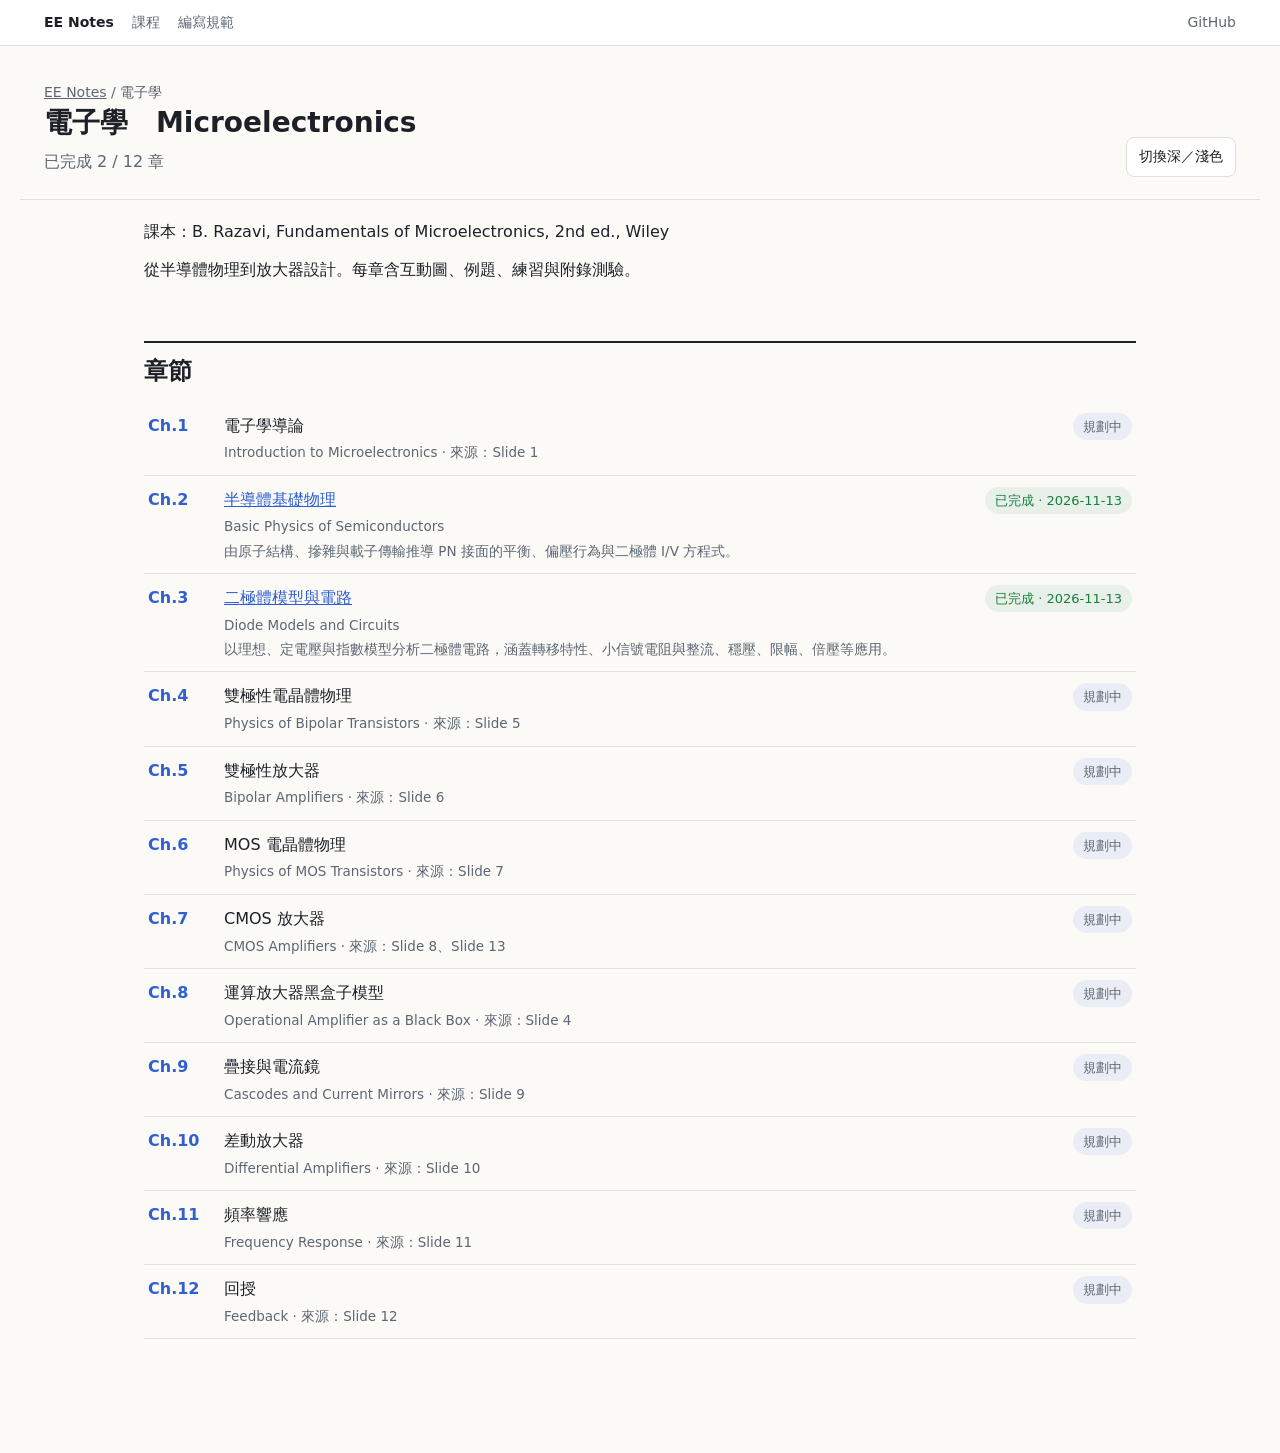
==== docs/electronics/index.html @ 34e515cd "Set up EE Notes: AGENTS.md rules, checker, builder, Ch.2-3 Co-Authored-By: Claude Opus 5.5 <noreply@" ====
<!doctype html>
<html lang="zh-Hant">
<head>
<meta charset="utf-8">
<meta name="viewport" content="width=device-width, initial-scale=1">
<title>電子學｜EE Notes</title>
<meta name="description" content="從半導體物理到放大器設計。每章含互動圖、例題、練習與附錄測驗。">
<link rel="stylesheet" href="../assets/css/notes.css">
</head>
<body>
<svg width="0" height="0" style="position:absolute" aria-hidden="true">
  <defs>
    <marker id="a-fg" viewBox="0 0 10 10" refX="8.5" refY="5" markerWidth="7" markerHeight="7" orient="auto-start-reverse"><path d="M0,0 L10,5 L0,10 z" class="mk-fg"/></marker>
    <marker id="a-e" viewBox="0 0 10 10" refX="8.5" refY="5" markerWidth="6" markerHeight="6" orient="auto-start-reverse"><path d="M0,0 L10,5 L0,10 z" class="mk-e"/></marker>
    <marker id="a-h" viewBox="0 0 10 10" refX="8.5" refY="5" markerWidth="6" markerHeight="6" orient="auto-start-reverse"><path d="M0,0 L10,5 L0,10 z" class="mk-h"/></marker>
    <marker id="a-acc" viewBox="0 0 10 10" refX="8.5" refY="5" markerWidth="5" markerHeight="5" orient="auto-start-reverse"><path d="M0,0 L10,5 L0,10 z" class="mk-acc"/></marker>
    <marker id="a-mu" viewBox="0 0 10 10" refX="8.5" refY="5" markerWidth="6" markerHeight="6" orient="auto-start-reverse"><path d="M0,0 L10,5 L0,10 z" class="mk-mu"/></marker>
    <marker id="a-pos" viewBox="0 0 10 10" refX="8.5" refY="5" markerWidth="6" markerHeight="6" orient="auto-start-reverse"><path d="M0,0 L10,5 L0,10 z" class="mk-pos"/></marker>
    <marker id="a-neg" viewBox="0 0 10 10" refX="8.5" refY="5" markerWidth="6" markerHeight="6" orient="auto-start-reverse"><path d="M0,0 L10,5 L0,10 z" class="mk-neg"/></marker>
  </defs>
</svg>

<div class="sitebar"><div class="in">
  <a class="brand" href="../index.html">EE Notes</a>
  <a href="../index.html#courses">課程</a>
  <a href="../guide.html">編寫規範</a>
  <span class="sp"></span>
  <a href="https://github.com/">GitHub</a>
</div></div>
<header class="top">
  <div>
    <p class="crumb"><a href="../index.html">EE Notes</a> / 電子學</p>
    <h1>電子學　Microelectronics</h1>
    <p>已完成 2 / 12 章</p>
  </div>
  <button id="themeBtn" type="button">切換深／淺色</button>
</header>
<div class="page">
<p>課本：B. Razavi, Fundamentals of Microelectronics, 2nd ed., Wiley</p>
<p>從半導體物理到放大器設計。每章含互動圖、例題、練習與附錄測驗。</p>
<h2>章節</h2>
<ol class="chlist">
<li><span class="n">Ch.1</span><span>電子學導論<span class="en">Introduction to Microelectronics · 來源：Slide 1</span></span><span class="st planned">規劃中</span></li>
<li><span class="n">Ch.2</span><span><a href="ch02.html">半導體基礎物理</a><span class="en">Basic Physics of Semiconductors</span><span class="en">由原子結構、摻雜與載子傳輸推導 PN 接面的平衡、偏壓行為與二極體 I/V 方程式。</span></span><span class="st done">已完成 · 2026-11-13</span></li>
<li><span class="n">Ch.3</span><span><a href="ch03.html">二極體模型與電路</a><span class="en">Diode Models and Circuits</span><span class="en">以理想、定電壓與指數模型分析二極體電路，涵蓋轉移特性、小信號電阻與整流、穩壓、限幅、倍壓等應用。</span></span><span class="st done">已完成 · 2026-11-13</span></li>
<li><span class="n">Ch.4</span><span>雙極性電晶體物理<span class="en">Physics of Bipolar Transistors · 來源：Slide 5</span></span><span class="st planned">規劃中</span></li>
<li><span class="n">Ch.5</span><span>雙極性放大器<span class="en">Bipolar Amplifiers · 來源：Slide 6</span></span><span class="st planned">規劃中</span></li>
<li><span class="n">Ch.6</span><span>MOS 電晶體物理<span class="en">Physics of MOS Transistors · 來源：Slide 7</span></span><span class="st planned">規劃中</span></li>
<li><span class="n">Ch.7</span><span>CMOS 放大器<span class="en">CMOS Amplifiers · 來源：Slide 8、Slide 13</span></span><span class="st planned">規劃中</span></li>
<li><span class="n">Ch.8</span><span>運算放大器黑盒子模型<span class="en">Operational Amplifier as a Black Box · 來源：Slide 4</span></span><span class="st planned">規劃中</span></li>
<li><span class="n">Ch.9</span><span>疊接與電流鏡<span class="en">Cascodes and Current Mirrors · 來源：Slide 9</span></span><span class="st planned">規劃中</span></li>
<li><span class="n">Ch.10</span><span>差動放大器<span class="en">Differential Amplifiers · 來源：Slide 10</span></span><span class="st planned">規劃中</span></li>
<li><span class="n">Ch.11</span><span>頻率響應<span class="en">Frequency Response · 來源：Slide 11</span></span><span class="st planned">規劃中</span></li>
<li><span class="n">Ch.12</span><span>回授<span class="en">Feedback · 來源：Slide 12</span></span><span class="st planned">規劃中</span></li>
</ol>
</div>
<script src="../assets/js/core.js"></script>
<script src="../assets/js/theme.js"></script>
</body>
</html>
---- docs/assets/css/notes.css ----
/* notes.css — 全站唯一樣式表。章節頁元件（.box/.goal/.flow/.practice/.fig…）與首頁、課程頁共用同一組色彩變數。 */

:root{
  --bg:#fbfaf7;--fg:#1d2127;--muted:#5d6672;--card:#ffffff;--border:#e2ded5;
  --accent:#2f5fd0;--accent-soft:rgba(47,95,208,.08);
  --e:#2563eb;--h:#d0342c;--pos:#c47a0a;--neg:#7c3aed;
  --ptint:rgba(208,52,44,.08);--ntint:rgba(37,99,235,.08);--dep:rgba(120,120,120,.18);
  --atom:#ece7dc;--atomstroke:#9a917f;--don:#fde7c7;--acc:#e9ddff;
  --warn:#b45309;--warn-soft:rgba(180,83,9,.08);--ok:#15803d;--ok-soft:rgba(21,128,61,.08);
}
@media (prefers-color-scheme: dark){
  :root:not([data-theme="light"]){
    --bg:#15171c;--fg:#e5e7eb;--muted:#9aa3ad;--card:#1e2128;--border:#343842;
    --accent:#7ea4ff;--accent-soft:rgba(126,164,255,.10);
    --e:#60a5fa;--h:#f87171;--pos:#fbbf24;--neg:#b197fc;
    --ptint:rgba(248,113,113,.10);--ntint:rgba(96,165,250,.10);--dep:rgba(200,200,200,.12);
    --atom:#2c3039;--atomstroke:#7d8592;--don:#4a3714;--acc:#33284d;
    --warn:#f59e0b;--warn-soft:rgba(245,158,11,.10);--ok:#4ade80;--ok-soft:rgba(74,222,128,.08);
  }
}
:root[data-theme="dark"]{
  --bg:#15171c;--fg:#e5e7eb;--muted:#9aa3ad;--card:#1e2128;--border:#343842;
  --accent:#7ea4ff;--accent-soft:rgba(126,164,255,.10);
  --e:#60a5fa;--h:#f87171;--pos:#fbbf24;--neg:#b197fc;
  --ptint:rgba(248,113,113,.10);--ntint:rgba(96,165,250,.10);--dep:rgba(200,200,200,.12);
  --atom:#2c3039;--atomstroke:#7d8592;--don:#4a3714;--acc:#33284d;
  --warn:#f59e0b;--warn-soft:rgba(245,158,11,.10);--ok:#4ade80;--ok-soft:rgba(74,222,128,.08);
}
*{box-sizing:border-box}
html{scroll-behavior:smooth}
body{margin:0;background:var(--bg);color:var(--fg);
  font-family:"Noto Sans TC","PingFang TC","Microsoft JhengHei","Heiti TC",system-ui,sans-serif;
  line-height:1.8;font-size:16px;counter-reset:fig}
a{color:var(--accent)}
header.top{border-bottom:1px solid var(--border);padding:28px 24px 22px;max-width:1240px;margin:0 auto;display:flex;gap:16px;align-items:flex-end;justify-content:space-between;flex-wrap:wrap}
header.top h1{margin:0;font-size:28px;line-height:1.3}
header.top p{margin:6px 0 0;color:var(--muted)}
#themeBtn{background:var(--card);color:var(--fg);border:1px solid var(--border);border-radius:8px;padding:6px 12px;cursor:pointer;font:inherit;font-size:14px}
.layout{display:grid;grid-template-columns:240px minmax(0,1fr);max-width:1240px;margin:0 auto;gap:40px;padding:0 24px}
nav.toc{position:sticky;top:0;align-self:start;max-height:100vh;overflow:auto;padding:24px 0 40px;font-size:14px;line-height:1.6}
nav.toc summary{font-weight:700;cursor:pointer;margin-bottom:8px}
nav.toc ol{list-style:none;padding:0;margin:0}
nav.toc li{margin:2px 0}
nav.toc ol ol{padding-left:14px}
nav.toc a{color:var(--muted);text-decoration:none;display:block;padding:2px 6px;border-radius:5px}
nav.toc a:hover,nav.toc a.active{color:var(--fg);background:var(--accent-soft)}
main{min-width:0;max-width:880px;padding:8px 0 100px}
h2{font-size:24px;margin:56px 0 12px;padding-top:12px;border-top:2px solid var(--fg);line-height:1.35}
h2 .no{color:var(--accent);margin-right:10px}
h3{font-size:19px;margin:36px 0 8px;line-height:1.4}
h4{font-size:16px;margin:22px 0 4px}
p{margin:10px 0}
.goal{background:var(--accent-soft);border-radius:10px;padding:12px 18px;margin:14px 0}
.goal b{color:var(--accent)}
.goal ul{margin:4px 0;padding-left:20px}
.box{border:1px solid var(--border);border-left:4px solid var(--accent);background:var(--card);border-radius:8px;padding:12px 18px;margin:18px 0}
.box>.tag{display:inline-block;font-size:13px;font-weight:700;color:var(--accent);margin-bottom:2px}
.box.ex{border-left-color:var(--ok)}.box.ex>.tag{color:var(--ok)}
.box.warn{border-left-color:var(--warn);background:var(--warn-soft)}.box.warn>.tag{color:var(--warn)}
.box.note{border-left-color:var(--muted)}.box.note>.tag{color:var(--muted)}
.box ol,.box ul{padding-left:22px;margin:6px 0}
.eq{display:block;text-align:center;margin:14px 0;padding:12px 10px;background:var(--card);border:1px solid var(--border);border-radius:8px;
  font-family:"Cambria Math","STIX Two Math","Latin Modern Math","Times New Roman",serif;font-size:19px;line-height:2;overflow-x:auto;white-space:nowrap}
.eq.key{border:2px solid var(--accent)}
.eq .cm{font-family:"Noto Sans TC","PingFang TC","Microsoft JhengHei",sans-serif;font-size:14px;color:var(--muted);margin-left:12px}
.m{font-family:"Cambria Math","STIX Two Math","Times New Roman",serif;font-size:1.08em}
main{overflow-wrap:anywhere}
.frac{display:inline-flex;flex-direction:column;vertical-align:middle;text-align:center;margin:0 .15em;line-height:1.25}
.frac>span{padding:0 .3em}
.frac>span:first-child{border-bottom:1.3px solid currentColor}
.rad{border-top:1.3px solid currentColor;padding:0 .15em;margin-left:-.05em}
.pr{font-size:1.7em;vertical-align:-.2em;font-weight:200}
table{border-collapse:collapse;width:100%;margin:14px 0;font-size:15px}
th,td{border:1px solid var(--border);padding:6px 10px;text-align:left;vertical-align:top}
th{background:var(--accent-soft)}
.tbl{overflow-x:auto}
figure.fig{margin:22px 0;padding:14px;background:var(--card);border:1px solid var(--border);border-radius:10px}
figure.fig svg{display:block;width:100%;height:auto;max-width:700px;margin:0 auto;font-size:13px}
figure.fig svg.sm{max-width:340px}
figure.fig svg.md{max-width:520px}
figcaption{counter-increment:fig;font-size:14px;color:var(--muted);margin-top:10px;line-height:1.6}
.grid2{display:grid;grid-template-columns:1fr 1fr;gap:14px;align-items:start}
@media (max-width:720px){.grid2{grid-template-columns:1fr}}
.ctrl{display:flex;flex-wrap:wrap;gap:10px 18px;align-items:center;margin:4px 0 10px;font-size:14px}
.ctrl label{display:flex;align-items:center;gap:8px;flex-wrap:wrap}
.ctrl input[type=range]{width:220px;max-width:60vw;accent-color:var(--accent)}
.ctrl output{font-family:ui-monospace,Menlo,Consolas,monospace;font-weight:700}
.seg{display:inline-flex;border:1px solid var(--border);border-radius:7px;overflow:hidden}
.seg button{border:0;background:transparent;color:var(--fg);padding:4px 12px;font:inherit;font-size:14px;cursor:pointer}
.seg button.on{background:var(--accent);color:#fff}
.readout{display:grid;grid-template-columns:repeat(auto-fit,minmax(150px,1fr));gap:6px 12px;font-size:14px;margin:8px 0;padding:8px 12px;background:var(--accent-soft);border-radius:8px}
.readout b{font-family:ui-monospace,Menlo,Consolas,monospace}
.flow{display:grid;grid-template-columns:1fr auto 1fr auto 1fr;gap:10px;align-items:stretch;margin:18px 0}
.flow .stage{background:var(--card);border:1px solid var(--border);border-radius:10px;padding:12px 14px;font-size:14px}
.flow .stage h4{margin:0 0 6px;font-size:15px;color:var(--accent)}
.flow .stage ul{margin:0;padding-left:18px}
.flow .arr{align-self:center;font-size:22px;color:var(--muted)}
@media (max-width:720px){.flow{grid-template-columns:1fr}.flow .arr{transform:rotate(90deg);justify-self:center}}
.ptable td{text-align:center;font-weight:600;width:25%}
.ptable td.hl{background:var(--accent-soft);color:var(--accent)}
details.q{border:1px solid var(--border);border-radius:8px;padding:8px 14px;margin:8px 0;background:var(--card)}
details.q summary{cursor:pointer;font-weight:600}
details.q[open] summary{margin-bottom:6px}
.legend{display:flex;flex-wrap:wrap;gap:6px 16px;font-size:13px;color:var(--muted);justify-content:center;margin-top:6px}
.legend i{display:inline-block;width:11px;height:11px;border-radius:50%;vertical-align:-1px;margin-right:4px}
.li-e{background:var(--e)}.li-h{border:2px solid var(--h)}.li-p{border:2px solid var(--pos)}.li-n{border:2px solid var(--neg)}
.it{font-family:ui-monospace,Menlo,Consolas,monospace;font-size:13.5px}
@media (max-width:960px){
  .layout{grid-template-columns:1fr;padding:0 16px;gap:0}
  header.top{padding:20px 16px 16px}
  nav.toc{position:static;max-height:none;padding:12px 0;border-bottom:1px solid var(--border)}
  .eq{font-size:17px}
}

/* ---------- SVG ---------- */
svg text{fill:var(--fg)}
svg .mu{fill:var(--muted)}
svg .t-e{fill:var(--e)} svg .t-h{fill:var(--h)} svg .t-acc{fill:var(--accent)}
svg .t-pos{fill:var(--pos)} svg .t-neg{fill:var(--neg)} svg .t-warn{fill:var(--warn)}
.ln{stroke:var(--fg);stroke-width:1.5;fill:none}
.ln-mu{stroke:var(--muted);stroke-width:1.4;fill:none}
.ln-fg{stroke:var(--fg);stroke-width:1.8;fill:none}
.ln-e{stroke:var(--e);stroke-width:2.2;fill:none}
.ln-h{stroke:var(--h);stroke-width:2.2;fill:none}
.ln-acc{stroke:var(--accent);stroke-width:2.6;fill:none}
.ln-pos{stroke:var(--pos);stroke-width:2.2;fill:none}
.ln-neg{stroke:var(--neg);stroke-width:2.2;fill:none}
.thick{stroke-width:4}
.thin{stroke-width:1.2}
.dash{stroke-dasharray:6 5}
.e{fill:var(--e)}
.h{fill:var(--card);stroke:var(--h);stroke-width:2}
.preg{fill:var(--ptint);stroke:var(--border)}
.nreg{fill:var(--ntint);stroke:var(--border)}
.dep{fill:var(--dep)}
.junc{stroke:var(--muted);stroke-width:1;stroke-dasharray:3 3}
.atom{fill:var(--atom);stroke:var(--atomstroke);stroke-width:1.5}
.atom-d{fill:var(--don);stroke:var(--pos);stroke-width:2}
.atom-a{fill:var(--acc);stroke:var(--neg);stroke-width:2}
.bond{stroke:var(--atomstroke);stroke-width:3;opacity:.5}
.ion-p{fill:var(--card);stroke:var(--pos);stroke-width:1.6}
.ion-n{fill:var(--card);stroke:var(--neg);stroke-width:1.6}
.grid{stroke:var(--border);stroke-width:1}
.axis{stroke:var(--muted);fill:none;stroke-width:1.2}
.band-c{fill:var(--ntint);stroke:var(--e);stroke-width:1.5}
.band-v{fill:var(--ptint);stroke:var(--h);stroke-width:1.5}
.metal{fill:var(--muted)}
.fill-e{fill:var(--e);opacity:.28}
.fill-h{fill:var(--h);opacity:.28}
.fill-acc{fill:var(--accent);opacity:.15}
.fill-dep{fill:var(--dep)}
.bar-e{fill:var(--e);opacity:.8}
.bar-h{fill:var(--h);opacity:.8}
.mdot{fill:var(--accent);stroke:var(--card);stroke-width:2}
.slab{fill:var(--accent);opacity:.12}
.plane{fill:var(--accent);opacity:.28}
.mk-fg{fill:var(--fg)} .mk-e{fill:var(--e)} .mk-h{fill:var(--h)} .mk-acc{fill:var(--accent)}
.mk-mu{fill:var(--muted)} .mk-pos{fill:var(--pos)} .mk-neg{fill:var(--neg)}
.burst{fill:var(--pos);opacity:.9}
.wire{stroke:var(--fg);stroke-width:1.6;fill:none}
svg .halo{paint-order:stroke;stroke:var(--card);stroke-width:4px;stroke-linejoin:round}
.dio{fill:var(--fg);stroke:var(--fg);stroke-width:1}
.practice{border:1px solid var(--border);border-left:4px solid var(--neg);background:var(--card);border-radius:8px;padding:12px 18px;margin:20px 0}
.practice>.tag{display:inline-block;font-size:13px;font-weight:700;color:var(--neg);margin-bottom:4px}
.practice details.q{background:var(--bg)}
details.q summary::after{content:"　▸ 顯示詳解";font-weight:400;font-size:13px;color:var(--accent)}
details.q[open] summary::after{content:"　▾ 隱藏詳解"}
ol.sol{margin:6px 0 2px;padding-left:22px;border-top:1px dashed var(--border);padding-top:8px}
ol.sol li{margin:3px 0}
input[type=range]:disabled{opacity:.35}

/* ===== 站台層級：導覽列、麵包屑、上下章、首頁卡片 ===== */
figcaption::before{content:"圖 " var(--chap,"") counter(fig) "　";font-weight:700;color:var(--fg)}
.sitebar{border-bottom:1px solid var(--border);background:var(--card)}
.sitebar .in{max-width:1240px;margin:0 auto;padding:10px 24px;display:flex;gap:18px;align-items:center;flex-wrap:wrap;font-size:14px}
.sitebar .brand{font-weight:700;color:var(--fg);text-decoration:none}
.sitebar a{color:var(--muted);text-decoration:none}
.sitebar a:hover{color:var(--accent)}
.sitebar .sp{flex:1}
.crumb{font-size:14px;color:var(--muted);margin:0 0 4px}
.crumb a{color:var(--muted)}
.pager{display:grid;grid-template-columns:1fr 1fr;gap:14px;margin:60px 0 0}
.pager a,.pager span{display:block;border:1px solid var(--border);border-radius:10px;padding:12px 16px;background:var(--card);text-decoration:none;color:var(--fg)}
.pager .nx{text-align:right}
.pager small{display:block;color:var(--muted);font-size:13px}
.pager span{visibility:hidden}
.page{max-width:1040px;margin:0 auto;padding:8px 24px 100px}
.cards{display:grid;grid-template-columns:repeat(auto-fill,minmax(280px,1fr));gap:16px;margin:18px 0}
.card{border:1px solid var(--border);border-radius:12px;background:var(--card);padding:16px 18px;color:var(--fg);text-decoration:none;display:block}
a.card:hover{border-color:var(--accent);box-shadow:0 2px 10px var(--accent-soft)}
.card h3{margin:0 0 6px;font-size:18px}
.card p{margin:0;color:var(--muted);font-size:14.5px}
.card .meta{margin-top:10px;font-size:13px;color:var(--muted)}
.chlist{list-style:none;padding:0;margin:14px 0}
.chlist li{display:grid;grid-template-columns:64px 1fr auto;gap:12px;align-items:baseline;padding:10px 4px;border-bottom:1px solid var(--border)}
.chlist .n{color:var(--accent);font-weight:700}
.chlist .en{display:block;color:var(--muted);font-size:13.5px}
.chlist .st{font-size:13px;border-radius:999px;padding:2px 10px;white-space:nowrap}
.st.done{background:var(--ok-soft);color:var(--ok)}
.st.planned{background:var(--accent-soft);color:var(--muted)}
.doc h1{font-size:28px;margin:28px 0 8px}
.doc pre{background:var(--card);border:1px solid var(--border);border-radius:8px;padding:12px 14px;overflow:auto;font-size:13.5px;line-height:1.55}
.doc code{font-family:Consolas,"Cascadia Code",monospace;font-size:.92em}
.doc table{border-collapse:collapse;margin:12px 0;font-size:14.5px}
.doc th,.doc td{border:1px solid var(--border);padding:6px 10px;text-align:left;vertical-align:top}
@media (max-width:720px){.pager{grid-template-columns:1fr}.chlist li{grid-template-columns:48px 1fr}.chlist .st{grid-column:2}}
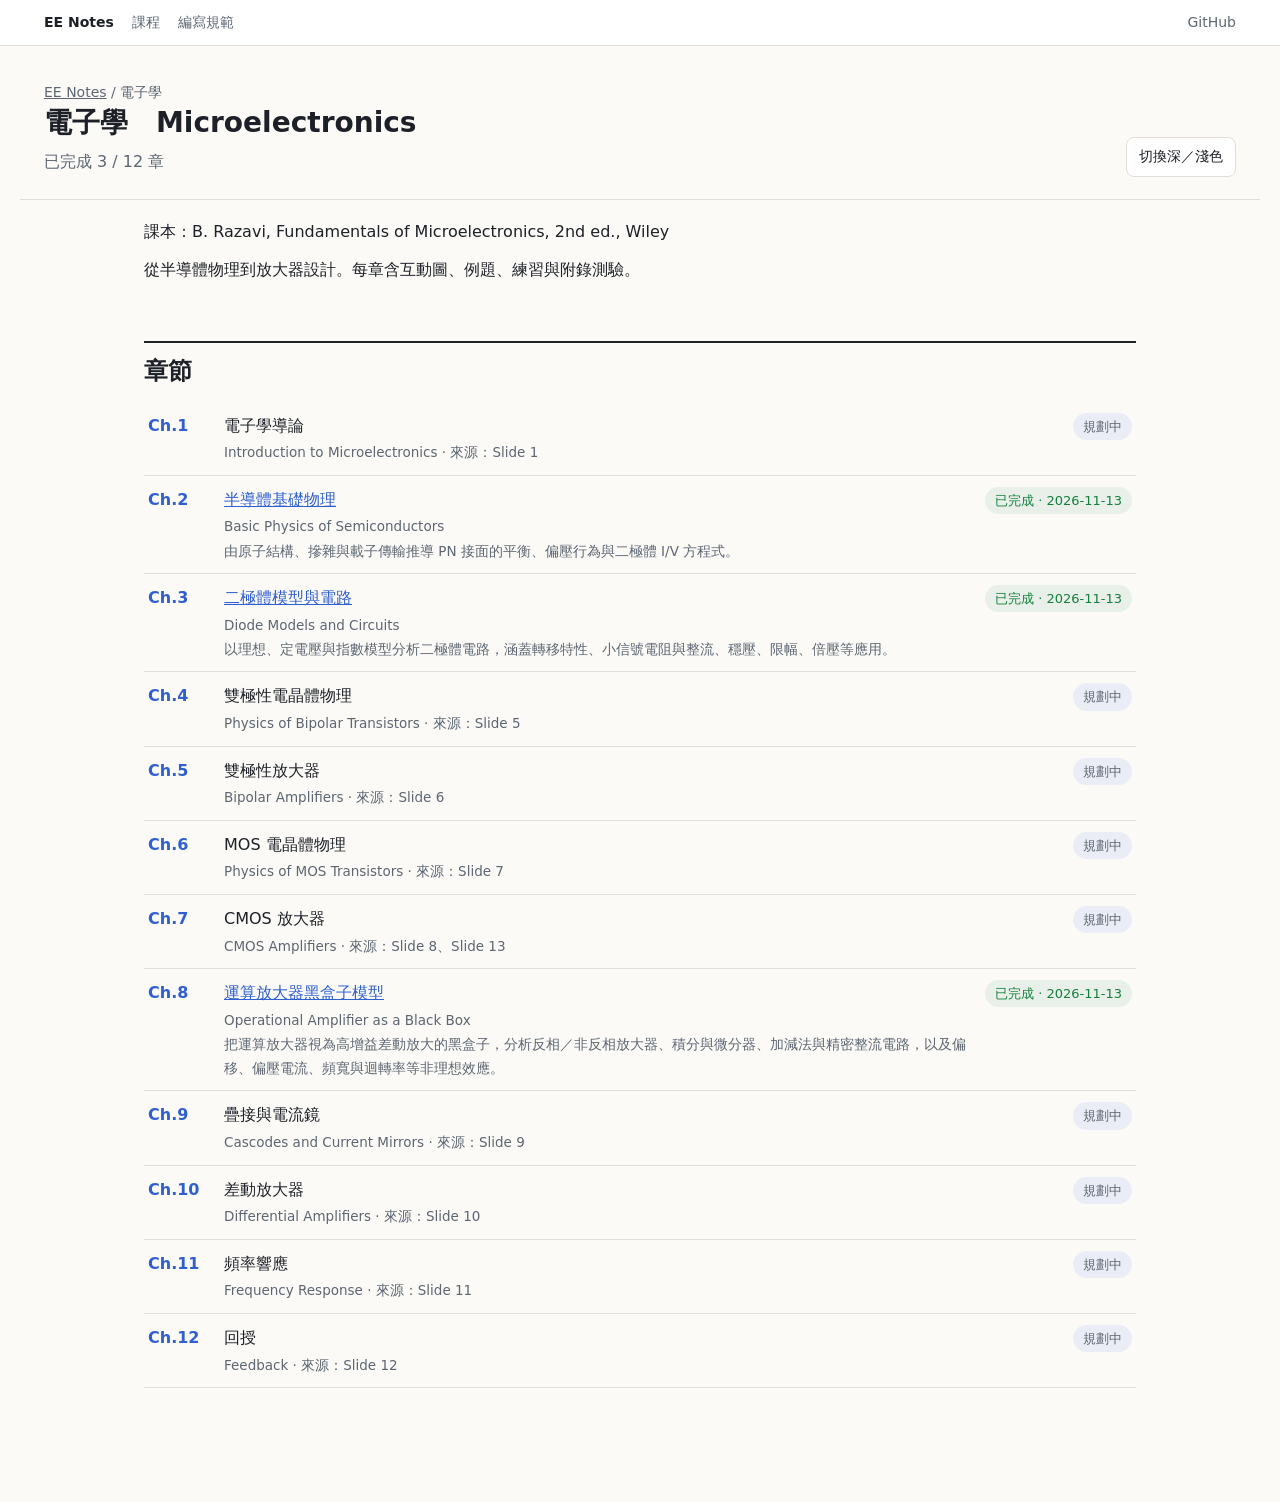
==== commit feff98c1: "Add Ch.8 op amp chapter via add-chapter workflow; opamp() primitive Co-Authored-By: Claude Opus 5.5 " ====
--- a/docs/electronics/index.html
+++ b/docs/electronics/index.html
@@ -31,7 +31,7 @@
   <div>
     <p class="crumb"><a href="../index.html">EE Notes</a> / 電子學</p>
     <h1>電子學　Microelectronics</h1>
-    <p>已完成 2 / 12 章</p>
+    <p>已完成 3 / 12 章</p>
   </div>
   <button id="themeBtn" type="button">切換深／淺色</button>
 </header>
@@ -47,7 +47,7 @@
 <li><span class="n">Ch.5</span><span>雙極性放大器<span class="en">Bipolar Amplifiers · 來源：Slide 6</span></span><span class="st planned">規劃中</span></li>
 <li><span class="n">Ch.6</span><span>MOS 電晶體物理<span class="en">Physics of MOS Transistors · 來源：Slide 7</span></span><span class="st planned">規劃中</span></li>
 <li><span class="n">Ch.7</span><span>CMOS 放大器<span class="en">CMOS Amplifiers · 來源：Slide 8、Slide 13</span></span><span class="st planned">規劃中</span></li>
-<li><span class="n">Ch.8</span><span>運算放大器黑盒子模型<span class="en">Operational Amplifier as a Black Box · 來源：Slide 4</span></span><span class="st planned">規劃中</span></li>
+<li><span class="n">Ch.8</span><span><a href="ch08.html">運算放大器黑盒子模型</a><span class="en">Operational Amplifier as a Black Box</span><span class="en">把運算放大器視為高增益差動放大的黑盒子，分析反相／非反相放大器、積分與微分器、加減法與精密整流電路，以及偏移、偏壓電流、頻寬與迴轉率等非理想效應。</span></span><span class="st done">已完成 · 2026-11-13</span></li>
 <li><span class="n">Ch.9</span><span>疊接與電流鏡<span class="en">Cascodes and Current Mirrors · 來源：Slide 9</span></span><span class="st planned">規劃中</span></li>
 <li><span class="n">Ch.10</span><span>差動放大器<span class="en">Differential Amplifiers · 來源：Slide 10</span></span><span class="st planned">規劃中</span></li>
 <li><span class="n">Ch.11</span><span>頻率響應<span class="en">Frequency Response · 來源：Slide 11</span></span><span class="st planned">規劃中</span></li>
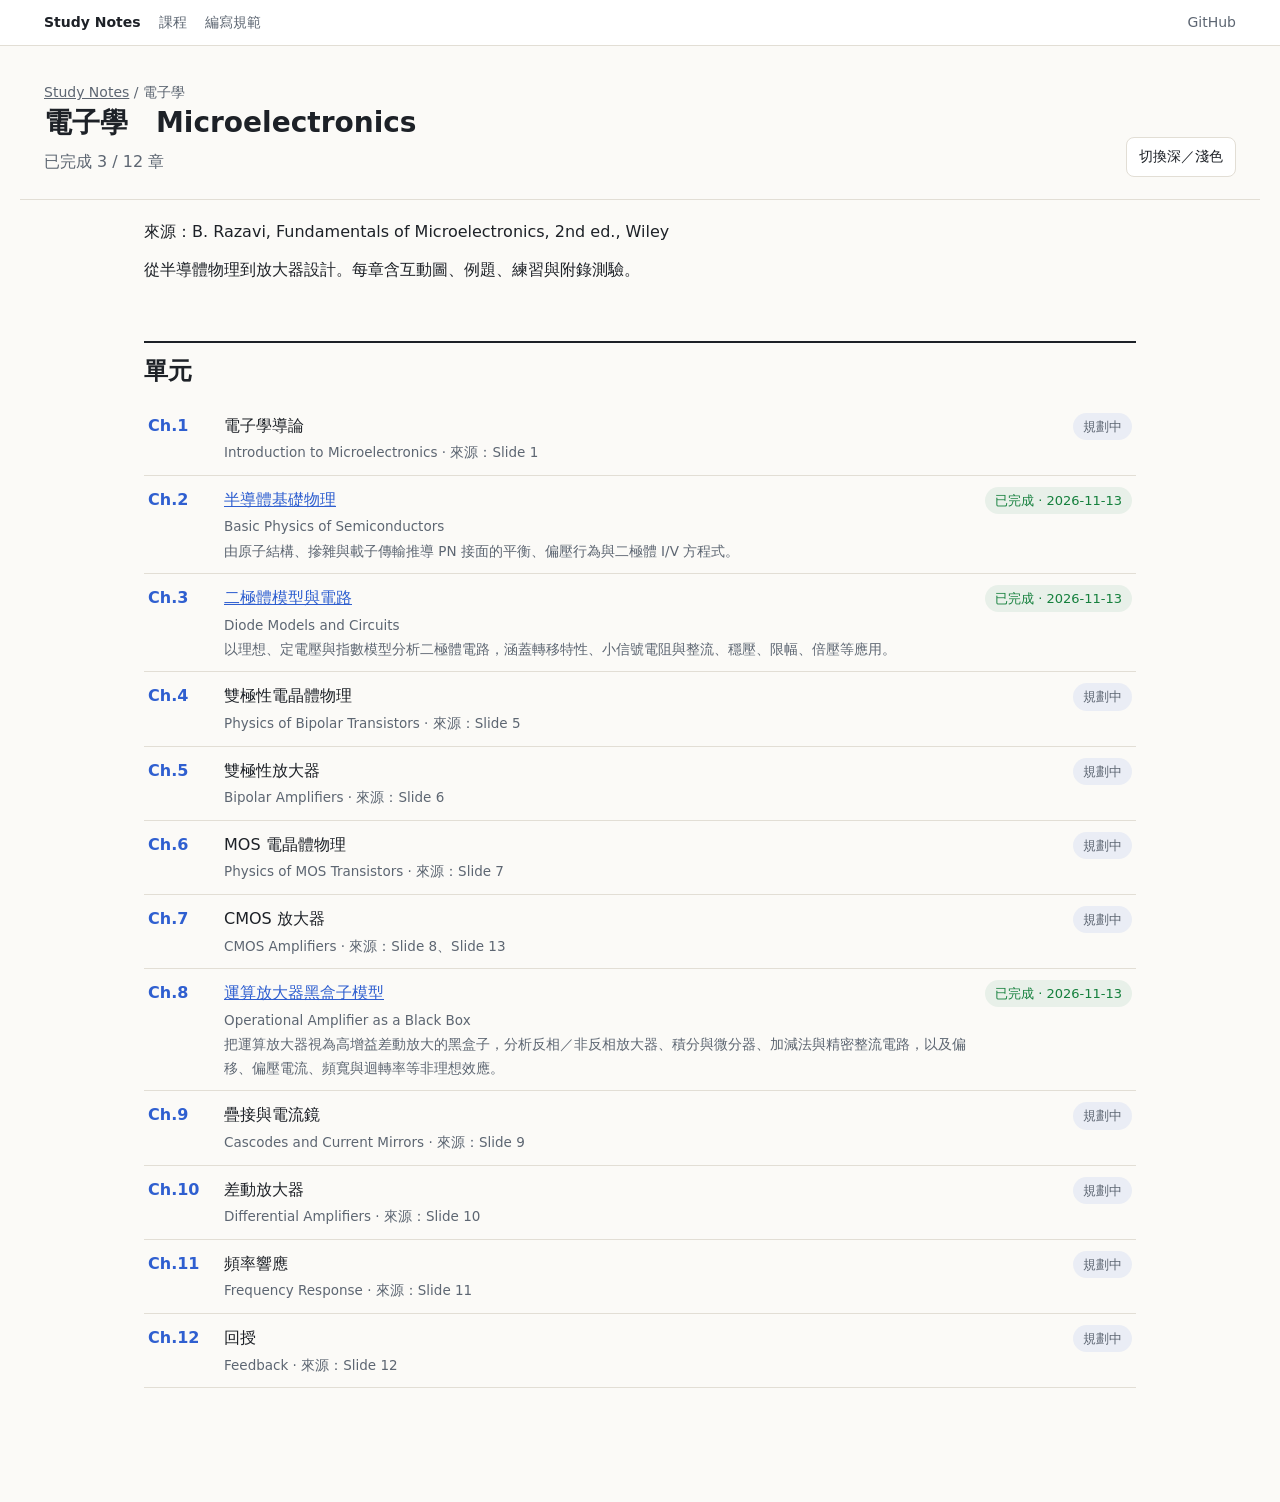
==== commit 32247d1e: "Generalize to any subject and source type; remove rule checker - AGENTS.md: topics/units, per-source" ====
--- a/docs/electronics/index.html
+++ b/docs/electronics/index.html
@@ -3,7 +3,7 @@
 <head>
 <meta charset="utf-8">
 <meta name="viewport" content="width=device-width, initial-scale=1">
-<title>電子學｜EE Notes</title>
+<title>電子學｜Study Notes</title>
 <meta name="description" content="從半導體物理到放大器設計。每章含互動圖、例題、練習與附錄測驗。">
 <link rel="stylesheet" href="../assets/css/notes.css">
 </head>
@@ -21,24 +21,24 @@
 </svg>
 
 <div class="sitebar"><div class="in">
-  <a class="brand" href="../index.html">EE Notes</a>
+  <a class="brand" href="../index.html">Study Notes</a>
   <a href="../index.html#courses">課程</a>
   <a href="../guide.html">編寫規範</a>
   <span class="sp"></span>
-  <a href="https://github.com/">GitHub</a>
+  <a href="https://github.com/Nelson0314/ee-study-notes">GitHub</a>
 </div></div>
 <header class="top">
   <div>
-    <p class="crumb"><a href="../index.html">EE Notes</a> / 電子學</p>
+    <p class="crumb"><a href="../index.html">Study Notes</a> / 電子學</p>
     <h1>電子學　Microelectronics</h1>
     <p>已完成 3 / 12 章</p>
   </div>
   <button id="themeBtn" type="button">切換深／淺色</button>
 </header>
 <div class="page">
-<p>課本：B. Razavi, Fundamentals of Microelectronics, 2nd ed., Wiley</p>
+<p>來源：B. Razavi, Fundamentals of Microelectronics, 2nd ed., Wiley</p>
 <p>從半導體物理到放大器設計。每章含互動圖、例題、練習與附錄測驗。</p>
-<h2>章節</h2>
+<h2>單元</h2>
 <ol class="chlist">
 <li><span class="n">Ch.1</span><span>電子學導論<span class="en">Introduction to Microelectronics · 來源：Slide 1</span></span><span class="st planned">規劃中</span></li>
 <li><span class="n">Ch.2</span><span><a href="ch02.html">半導體基礎物理</a><span class="en">Basic Physics of Semiconductors</span><span class="en">由原子結構、摻雜與載子傳輸推導 PN 接面的平衡、偏壓行為與二極體 I/V 方程式。</span></span><span class="st done">已完成 · 2026-11-13</span></li>
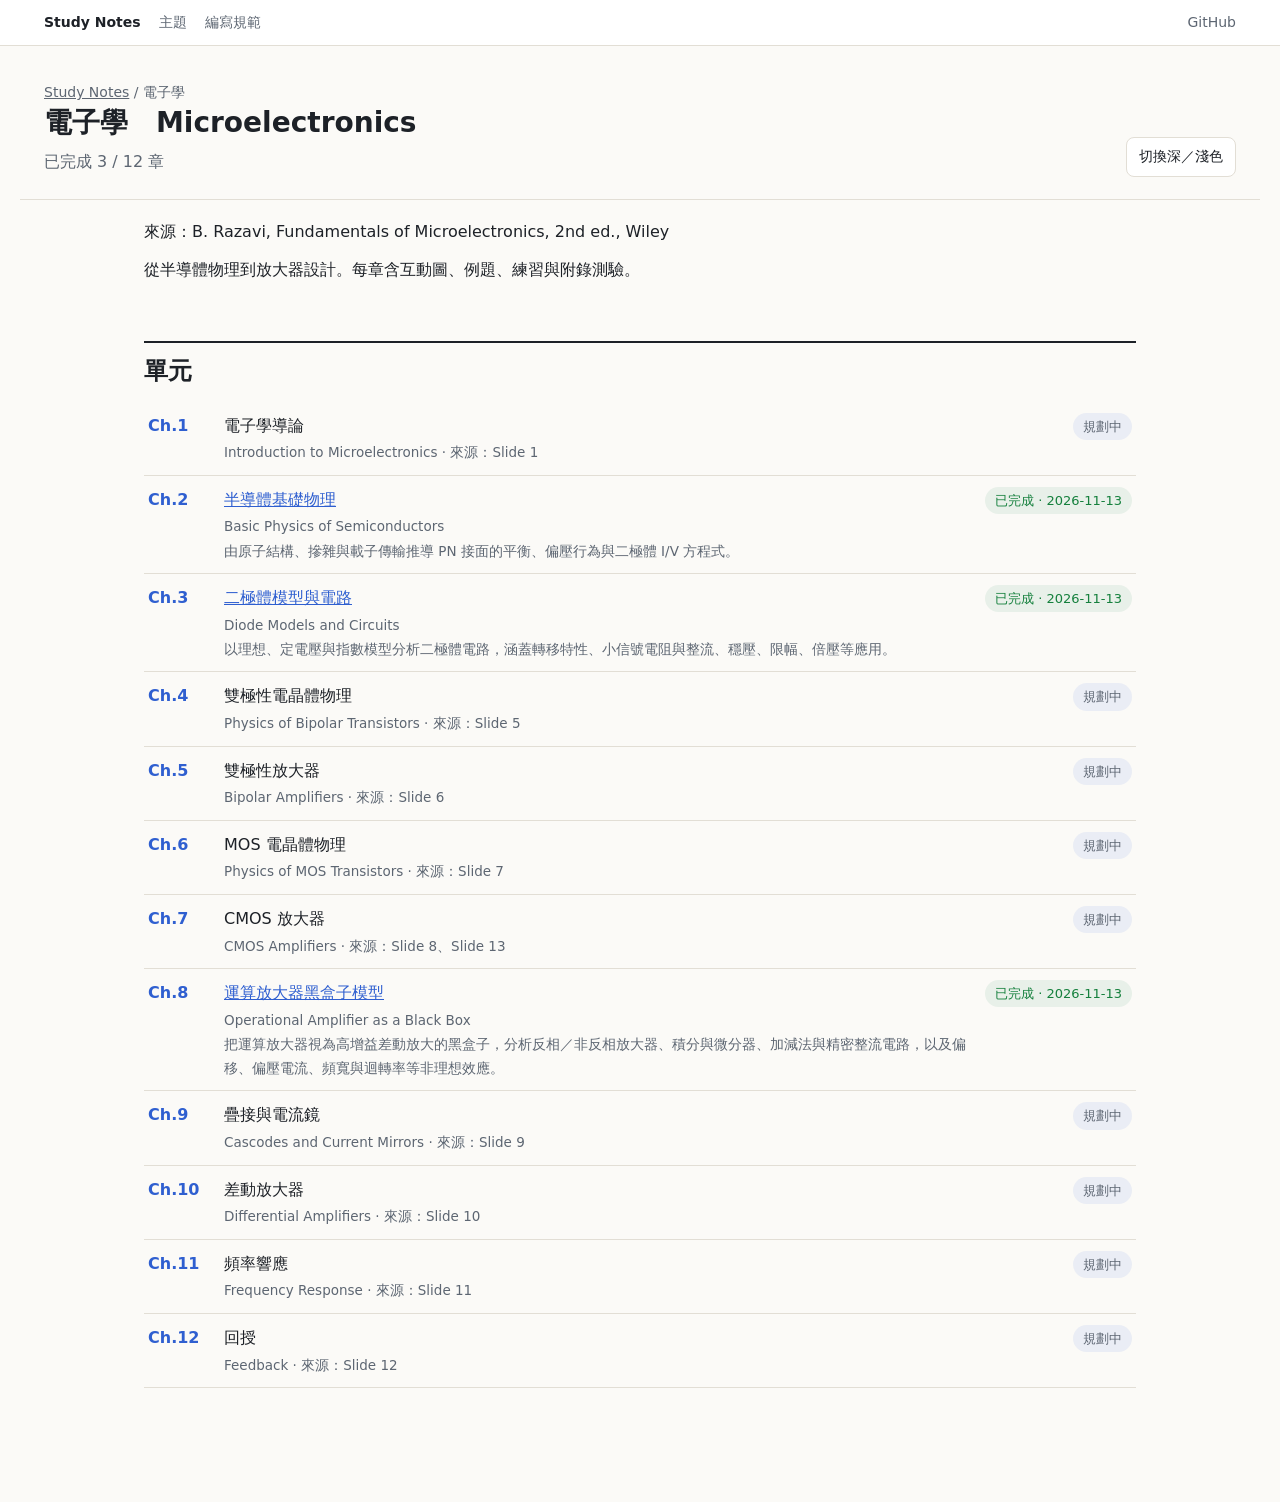
==== commit c7f068b1: "Use topic wording on home page Co-Authored-By: Claude Opus 5.5 <noreply@anthropic.com>" ====
--- a/docs/electronics/index.html
+++ b/docs/electronics/index.html
@@ -22,7 +22,7 @@
 
 <div class="sitebar"><div class="in">
   <a class="brand" href="../index.html">Study Notes</a>
-  <a href="../index.html#courses">課程</a>
+  <a href="../index.html#courses">主題</a>
   <a href="../guide.html">編寫規範</a>
   <span class="sp"></span>
   <a href="https://github.com/Nelson0314/ee-study-notes">GitHub</a>
